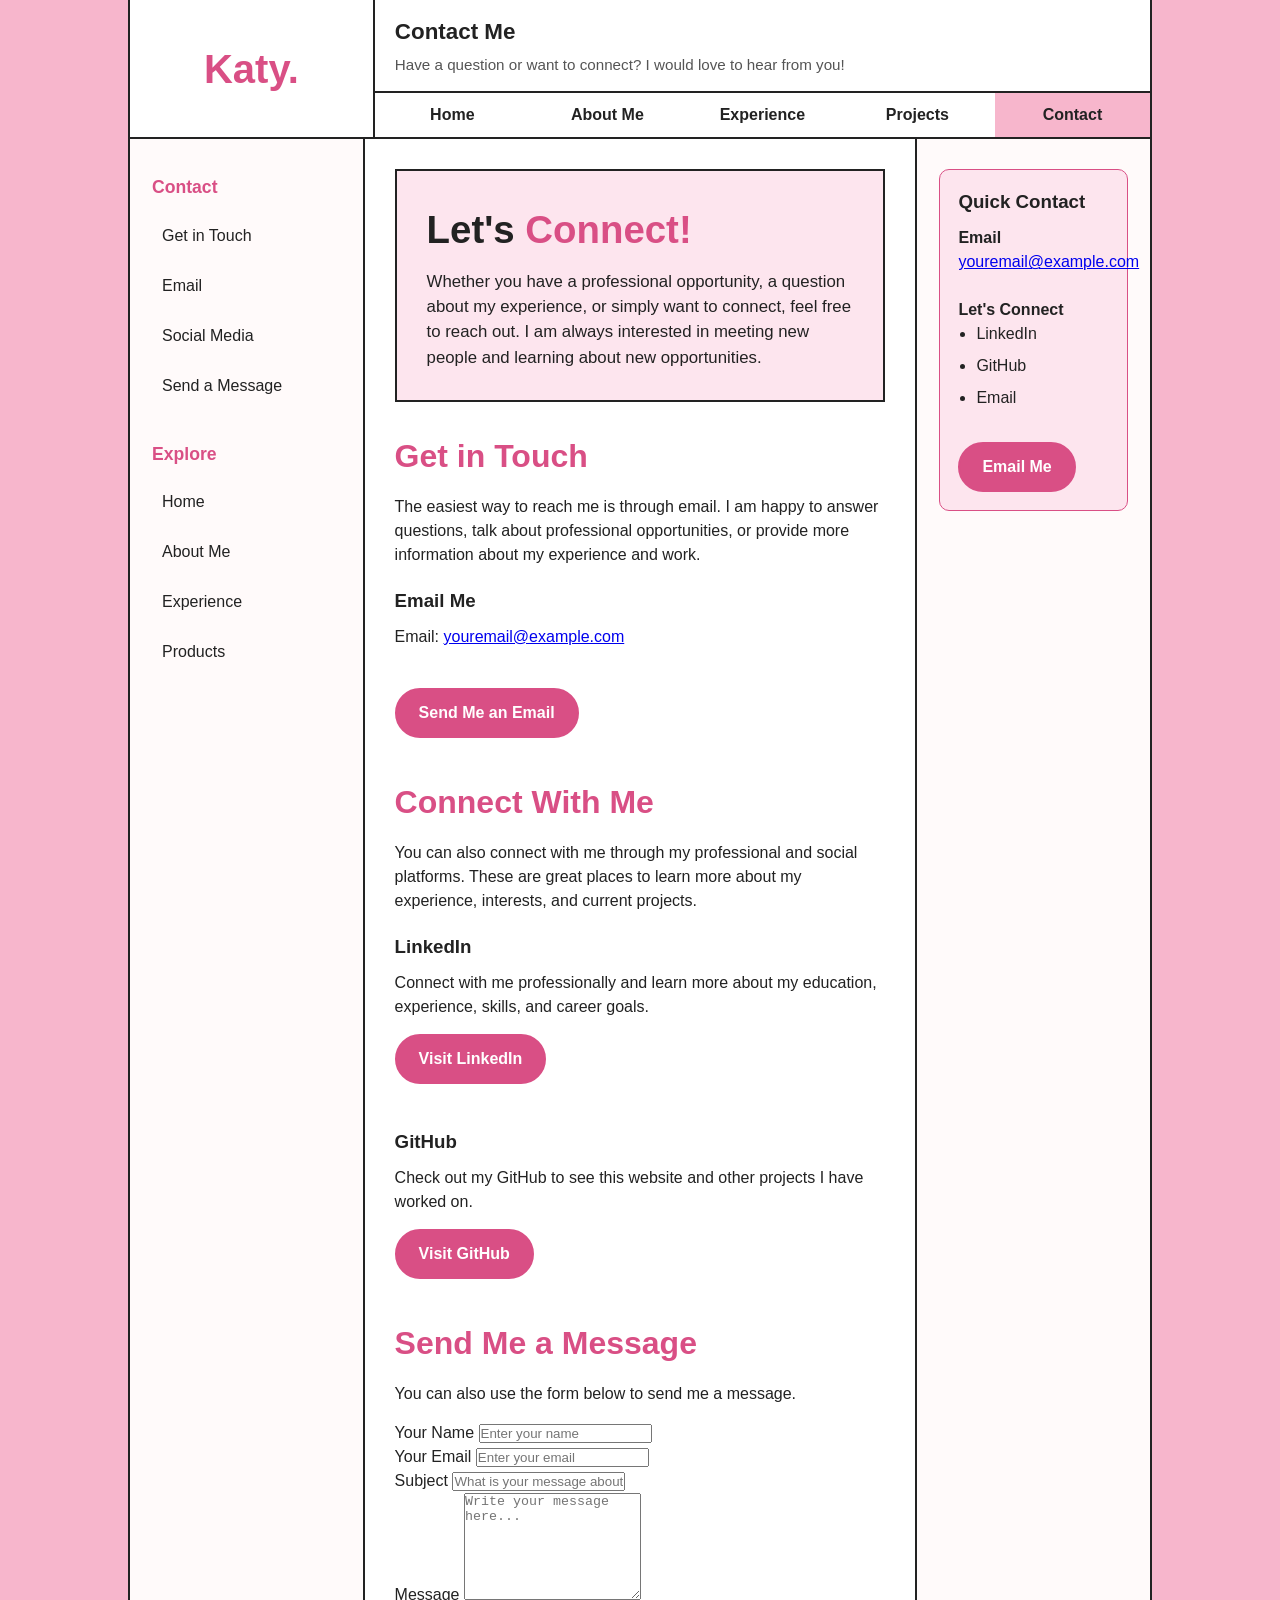
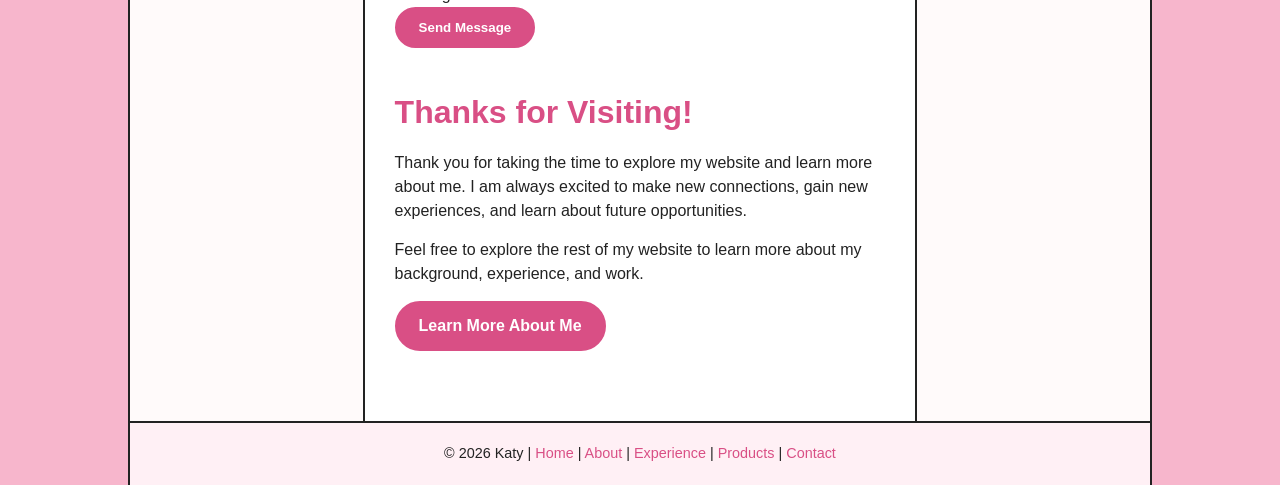
==== contact.html @ bee254ed "Create contact.html" ====
<!DOCTYPE html>
<html lang="en">

<head>
    <meta charset="UTF-8">

    <meta
        name="viewport"
        content="width=device-width, initial-scale=1.0"
    >

    <title>Contact | Katy</title>

    <!-- Shared CSS -->
    <link
        rel="stylesheet"
        href="style.css"
    >
</head>


<body>

<div class="site-wrapper">


    <!-- =====================================
         HEADER
    ====================================== -->

    <header class="site-header">


        <!-- LOGO AREA -->

        <div class="logo-area">

            <a href="index.html">
                Katy.
            </a>

            <!-- Mobile Menu Button -->

            <button
                class="menu-toggle"
                id="menu-toggle"
                aria-label="Open navigation menu"
            >
                ☰
            </button>

        </div>



        <!-- HEADER RIGHT -->

        <div class="header-right">


            <div class="header-info">

                <div>

                    <h1>
                        Contact Me
                    </h1>

                    <p>
                        Have a question or want to connect?
                        I would love to hear from you!
                    </p>

                </div>

            </div>



            <!--
                NAVIGATION IS CREATED
                AUTOMATICALLY BY navigation.js
            -->

            <nav
                class="primary-nav"
                id="primary-navigation"
                aria-label="Primary navigation"
            >
            </nav>


        </div>


    </header>



    <!-- =====================================
         MAIN PAGE LAYOUT
    ====================================== -->

    <div class="page-layout">


        <!-- =================================
             LEFT SIDEBAR
        ================================== -->

        <aside class="left-sidebar">

            <h2>
                Contact
            </h2>


            <ul class="side-nav">

                <li>
                    <a href="#contact">
                        Get in Touch
                    </a>
                </li>

                <li>
                    <a href="#email">
                        Email
                    </a>
                </li>

                <li>
                    <a href="#socials">
                        Social Media
                    </a>
                </li>

                <li>
                    <a href="#message">
                        Send a Message
                    </a>
                </li>

            </ul>



            <h2>
                Explore
            </h2>


            <ul class="side-nav">

                <li>
                    <a href="index.html">
                        Home
                    </a>
                </li>

                <li>
                    <a href="about.html">
                        About Me
                    </a>
                </li>

                <li>
                    <a href="experience.html">
                        Experience
                    </a>
                </li>

                <li>
                    <a href="products.html">
                        Products
                    </a>
                </li>

            </ul>

        </aside>



        <!-- =================================
             MAIN CONTENT
        ================================== -->

        <main class="main-content">


            <!-- HERO -->

            <section
                class="hero"
                id="contact"
            >

                <h1>
                    Let's
                    <span>Connect!</span>
                </h1>

                <p>
                    Whether you have a professional
                    opportunity, a question about my
                    experience, or simply want to connect,
                    feel free to reach out. I am always
                    interested in meeting new people and
                    learning about new opportunities.
                </p>

            </section>



            <!-- =================================
                 GET IN TOUCH
            ================================== -->

            <section
                class="content-section"
                id="email"
            >

                <h2>
                    Get in Touch
                </h2>

                <p>
                    The easiest way to reach me is through
                    email. I am happy to answer questions,
                    talk about professional opportunities,
                    or provide more information about my
                    experience and work.
                </p>


                <h3>
                    Email Me
                </h3>

                <p>
                    Email:
                    <a href="mailto:youremail@example.com">
                        youremail@example.com
                    </a>
                </p>


                <br>


                <a
                    href="mailto:youremail@example.com"
                    class="button"
                >
                    Send Me an Email
                </a>

            </section>



            <!-- =================================
                 SOCIAL MEDIA
            ================================== -->

            <section
                class="content-section"
                id="socials"
            >

                <h2>
                    Connect With Me
                </h2>

                <p>
                    You can also connect with me through
                    my professional and social platforms.
                    These are great places to learn more
                    about my experience, interests, and
                    current projects.
                </p>


                <h3>
                    LinkedIn
                </h3>

                <p>
                    Connect with me professionally and
                    learn more about my education,
                    experience, skills, and career goals.
                </p>

                <a
                    href="https://www.linkedin.com/"
                    target="_blank"
                    rel="noopener noreferrer"
                    class="button"
                >
                    Visit LinkedIn
                </a>


                <br><br>


                <h3>
                    GitHub
                </h3>

                <p>
                    Check out my GitHub to see this
                    website and other projects I have
                    worked on.
                </p>

                <a
                    href="https://github.com/"
                    target="_blank"
                    rel="noopener noreferrer"
                    class="button"
                >
                    Visit GitHub
                </a>

            </section>



            <!-- =================================
                 CONTACT FORM
            ================================== -->

            <section
                class="content-section"
                id="message"
            >

                <h2>
                    Send Me a Message
                </h2>

                <p>
                    You can also use the form below to
                    send me a message.
                </p>


                <form
                    class="contact-form"
                    action="#"
                    method="post"
                >


                    <!-- NAME -->

                    <div class="form-group">

                        <label for="name">
                            Your Name
                        </label>

                        <input
                            type="text"
                            id="name"
                            name="name"
                            placeholder="Enter your name"
                            required
                        >

                    </div>



                    <!-- EMAIL -->

                    <div class="form-group">

                        <label for="email-address">
                            Your Email
                        </label>

                        <input
                            type="email"
                            id="email-address"
                            name="email"
                            placeholder="Enter your email"
                            required
                        >

                    </div>



                    <!-- SUBJECT -->

                    <div class="form-group">

                        <label for="subject">
                            Subject
                        </label>

                        <input
                            type="text"
                            id="subject"
                            name="subject"
                            placeholder="What is your message about?"
                            required
                        >

                    </div>



                    <!-- MESSAGE -->

                    <div class="form-group">

                        <label for="message-box">
                            Message
                        </label>

                        <textarea
                            id="message-box"
                            name="message"
                            rows="7"
                            placeholder="Write your message here..."
                            required
                        ></textarea>

                    </div>



                    <!-- SUBMIT -->

                    <button
                        type="submit"
                        class="button"
                    >
                        Send Message
                    </button>


                </form>

            </section>



            <!-- =================================
                 THANK YOU SECTION
            ================================== -->

            <section class="content-section">

                <h2>
                    Thanks for Visiting!
                </h2>

                <p>
                    Thank you for taking the time to
                    explore my website and learn more
                    about me. I am always excited to
                    make new connections, gain new
                    experiences, and learn about future
                    opportunities.
                </p>

                <p>
                    Feel free to explore the rest of my
                    website to learn more about my
                    background, experience, and work.
                </p>


                <a
                    href="about.html"
                    class="button"
                >
                    Learn More About Me
                </a>

            </section>


        </main>



        <!-- =================================
             RIGHT SIDEBAR
        ================================== -->

        <aside class="right-sidebar">


            <div class="sticky-box">

                <h3>
                    Quick Contact
                </h3>


                <p>
                    <strong>Email</strong>
                </p>

                <p>
                    <a href="mailto:youremail@example.com">
                        youremail@example.com
                    </a>
                </p>


                <br>


                <p>
                    <strong>Let's Connect</strong>
                </p>


                <ul>

                    <li>
                        LinkedIn
                    </li>

                    <li>
                        GitHub
                    </li>

                    <li>
                        Email
                    </li>

                </ul>


                <br>


                <a
                    href="mailto:youremail@example.com"
                    class="button"
                >
                    Email Me
                </a>

            </div>


        </aside>


    </div>



    <!-- =====================================
         FOOTER
    ====================================== -->

    <footer class="site-footer">

        <p>

            &copy;
            <span id="current-year"></span>
            Katy

            |

            <a href="index.html">
                Home
            </a>

            |

            <a href="about.html">
                About
            </a>

            |

            <a href="experience.html">
                Experience
            </a>

            |

            <a href="products.html">
                Products
            </a>

            |

            <a href="contact.html">
                Contact
            </a>

        </p>

    </footer>


</div>



<!-- =====================================
     SHARED NAVIGATION JAVASCRIPT
====================================== -->

<script src="navigation.js"></script>


<!-- Automatically updates copyright year -->

<script>

    document.getElementById(
        "current-year"
    ).textContent =
        new Date().getFullYear();

</script>


</body>

</html>
---- style.css ----
/* =========================================
   GLOBAL RESET
========================================= */

* {
    margin: 0;
    padding: 0;
    box-sizing: border-box;
}

html {
    scroll-behavior: smooth;
}

body {
    font-family: Arial, Helvetica, sans-serif;

    /* Pink background visible around website */
    background-color: #f7b6cc;

    color: #222;
    line-height: 1.5;
}


/* =========================================
   MAIN WEBSITE WRAPPER
   80% width = 10% background on each side
========================================= */

.site-wrapper {
    width: 80%;
    margin: 0 auto;
    min-height: 100vh;

    background-color: white;

    border-left: 2px solid #222;
    border-right: 2px solid #222;
}


/* =========================================
   HEADER
========================================= */

.site-header {
    display: grid;

    /* logo area + informational area */
    grid-template-columns: 24% 76%;

    min-height: 115px;

    border-bottom: 2px solid #222;
}


/* =========================================
   LOGO
========================================= */

.logo-area {
    display: flex;
    align-items: center;
    justify-content: center;

    padding: 20px;

    border-right: 2px solid #222;
}

.logo-area a {
    font-size: 2.5rem;
    font-weight: bold;

    color: #d94f85;

    text-decoration: none;
}


/* =========================================
   HEADER INFORMATION
========================================= */

.header-right {
    display: flex;
    flex-direction: column;
}

.header-info {
    flex: 1;

    padding: 15px 20px;

    display: flex;
    align-items: center;
}

.header-info h1 {
    font-size: 1.4rem;
    margin-bottom: 5px;
}

.header-info p {
    font-size: 0.95rem;
    color: #555;
}


/* =========================================
   PRIMARY TOP NAVIGATION
========================================= */

.primary-nav {
    border-top: 2px solid #222;
}

.primary-nav ul {
    display: flex;

    justify-content: center;
    align-items: center;

    list-style: none;
}

.primary-nav li {
    flex: 1;
    text-align: center;
}

.primary-nav a {
    display: block;

    padding: 10px 15px;

    color: #222;
    text-decoration: none;

    font-weight: bold;

    transition: 0.2s ease;
}

.primary-nav a:hover,
.primary-nav a.active {
    background-color: #f7b6cc;
}


/* =========================================
   OPTIONAL SECONDARY TOP NAVIGATION
========================================= */

.secondary-top-nav {
    border-top: 1px solid #222;

    background-color: #fff0f5;
}

.secondary-top-nav ul {
    display: flex;
    justify-content: center;

    list-style: none;
}

.secondary-top-nav a {
    display: block;

    padding: 7px 18px;

    text-decoration: none;

    color: #555;

    font-size: 0.9rem;
}

.secondary-top-nav a:hover {
    color: #d94f85;
}


/* =========================================
   MAIN PAGE GRID
========================================= */

.page-layout {
    display: grid;

    /*
        Left Navigation
        Main Content
        Right Sidebar
    */

    grid-template-columns: 23% 54% 23%;

    min-height: 600px;
}


/* =========================================
   LEFT SIDEBAR NAVIGATION
========================================= */

.left-sidebar {
    padding: 35px 22px;

    border-right: 2px solid #222;

    background-color: #fffafa;
}

.left-sidebar h2 {
    font-size: 1.1rem;

    margin-bottom: 15px;

    color: #d94f85;
}

.side-nav {
    list-style: none;

    margin-bottom: 35px;
}

.side-nav li {
    margin-bottom: 10px;
}

.side-nav a {
    display: block;

    padding: 8px 10px;

    text-decoration: none;

    color: #222;

    border-radius: 6px;

    transition: 0.2s ease;
}

.side-nav a:hover,
.side-nav a.active {
    background-color: #f7b6cc;
}


/* =========================================
   MAIN CONTENT
========================================= */

.main-content {
    padding: 30px;
}


/* =========================================
   HERO AREA
========================================= */

.hero {
    width: 100%;

    min-height: 230px;

    margin-bottom: 30px;

    padding: 30px;

    display: flex;
    flex-direction: column;

    justify-content: center;

    background-color: #fde5ee;

    border: 2px solid #222;
}

.hero h1 {
    font-size: 2.4rem;

    margin-bottom: 10px;
}

.hero h1 span {
    color: #d94f85;
}

.hero p {
    font-size: 1.05rem;

    max-width: 600px;
}


/* =========================================
   CONTENT AREA
========================================= */

.content-section {
    margin-bottom: 40px;
}

.content-section h2 {
    font-size: 2rem;

    margin-bottom: 15px;

    color: #d94f85;
}

.content-section h3 {
    margin-top: 20px;
    margin-bottom: 10px;
}

.content-section p {
    margin-bottom: 15px;
}


/* =========================================
   RIGHT SIDEBAR
========================================= */

.right-sidebar {
    padding: 30px 22px;

    border-left: 2px solid #222;

    background-color: #fffafa;
}

.right-sidebar h2 {
    margin-bottom: 15px;

    font-size: 1.15rem;

    color: #d94f85;
}


/* Sticky content like the example layout */

.sticky-box {
    position: sticky;

    top: 20px;

    padding: 18px;

    background-color: #fde5ee;

    border: 1px solid #d94f85;

    border-radius: 10px;
}

.sticky-box h3 {
    margin-bottom: 10px;
}

.sticky-box ul {
    padding-left: 18px;
}

.sticky-box li {
    margin-bottom: 8px;
}


/* =========================================
   BUTTONS
========================================= */

.button {
    display: inline-block;

    padding: 11px 22px;

    background-color: #d94f85;

    color: white;

    text-decoration: none;

    border-radius: 25px;

    font-weight: bold;

    border: 2px solid #d94f85;

    transition: 0.2s ease;
}

.button:hover {
    background-color: white;

    color: #d94f85;
}


/* =========================================
   FOOTER
========================================= */

.site-footer {
    border-top: 2px solid #222;

    padding: 20px 30px;

    text-align: center;

    background-color: #fff0f5;

    font-size: 0.9rem;
}

.site-footer a {
    color: #d94f85;

    text-decoration: none;
}

.site-footer a:hover {
    text-decoration: underline;
}


/* =========================================
   MOBILE NAV BUTTON
========================================= */

.menu-toggle {
    display: none;

    border: none;

    background: transparent;

    font-size: 1.8rem;

    cursor: pointer;

    color: #d94f85;
}


/* =========================================
   RESPONSIVE TABLET
========================================= */

@media (max-width: 1000px) {

    .site-wrapper {
        width: 90%;
    }

    .page-layout {
        grid-template-columns: 25% 75%;
    }

    .right-sidebar {
        grid-column: 1 / -1;

        border-left: none;

        border-top: 2px solid #222;
    }

}


/* =========================================
   RESPONSIVE MOBILE
========================================= */

@media (max-width: 700px) {

    body {
        background-color: white;
    }

    .site-wrapper {
        width: 100%;

        border: none;
    }


    /* Header stacks */

    .site-header {
        grid-template-columns: 1fr;
    }

    .logo-area {
        border-right: none;

        border-bottom: 2px solid #222;

        justify-content: space-between;
    }


    /* Show mobile menu button */

    .menu-toggle {
        display: block;
    }


    /* Hide navigation until clicked */

    .primary-nav {
        display: none;
    }

    .primary-nav.show {
        display: block;
    }

    .primary-nav ul {
        flex-direction: column;
    }

    .primary-nav li {
        width: 100%;
    }


    /* Hide optional navigation */

    .secondary-top-nav {
        display: none;
    }


    /* Main page stacks */

    .page-layout {
        grid-template-columns: 1fr;
    }

    .left-sidebar {
        border-right: none;

        border-bottom: 2px solid #222;
    }

    .right-sidebar {
        border-left: none;

        border-top: 2px solid #222;
    }


    .main-content {
        padding: 20px;
    }


    .hero h1 {
        font-size: 2rem;
    }

}
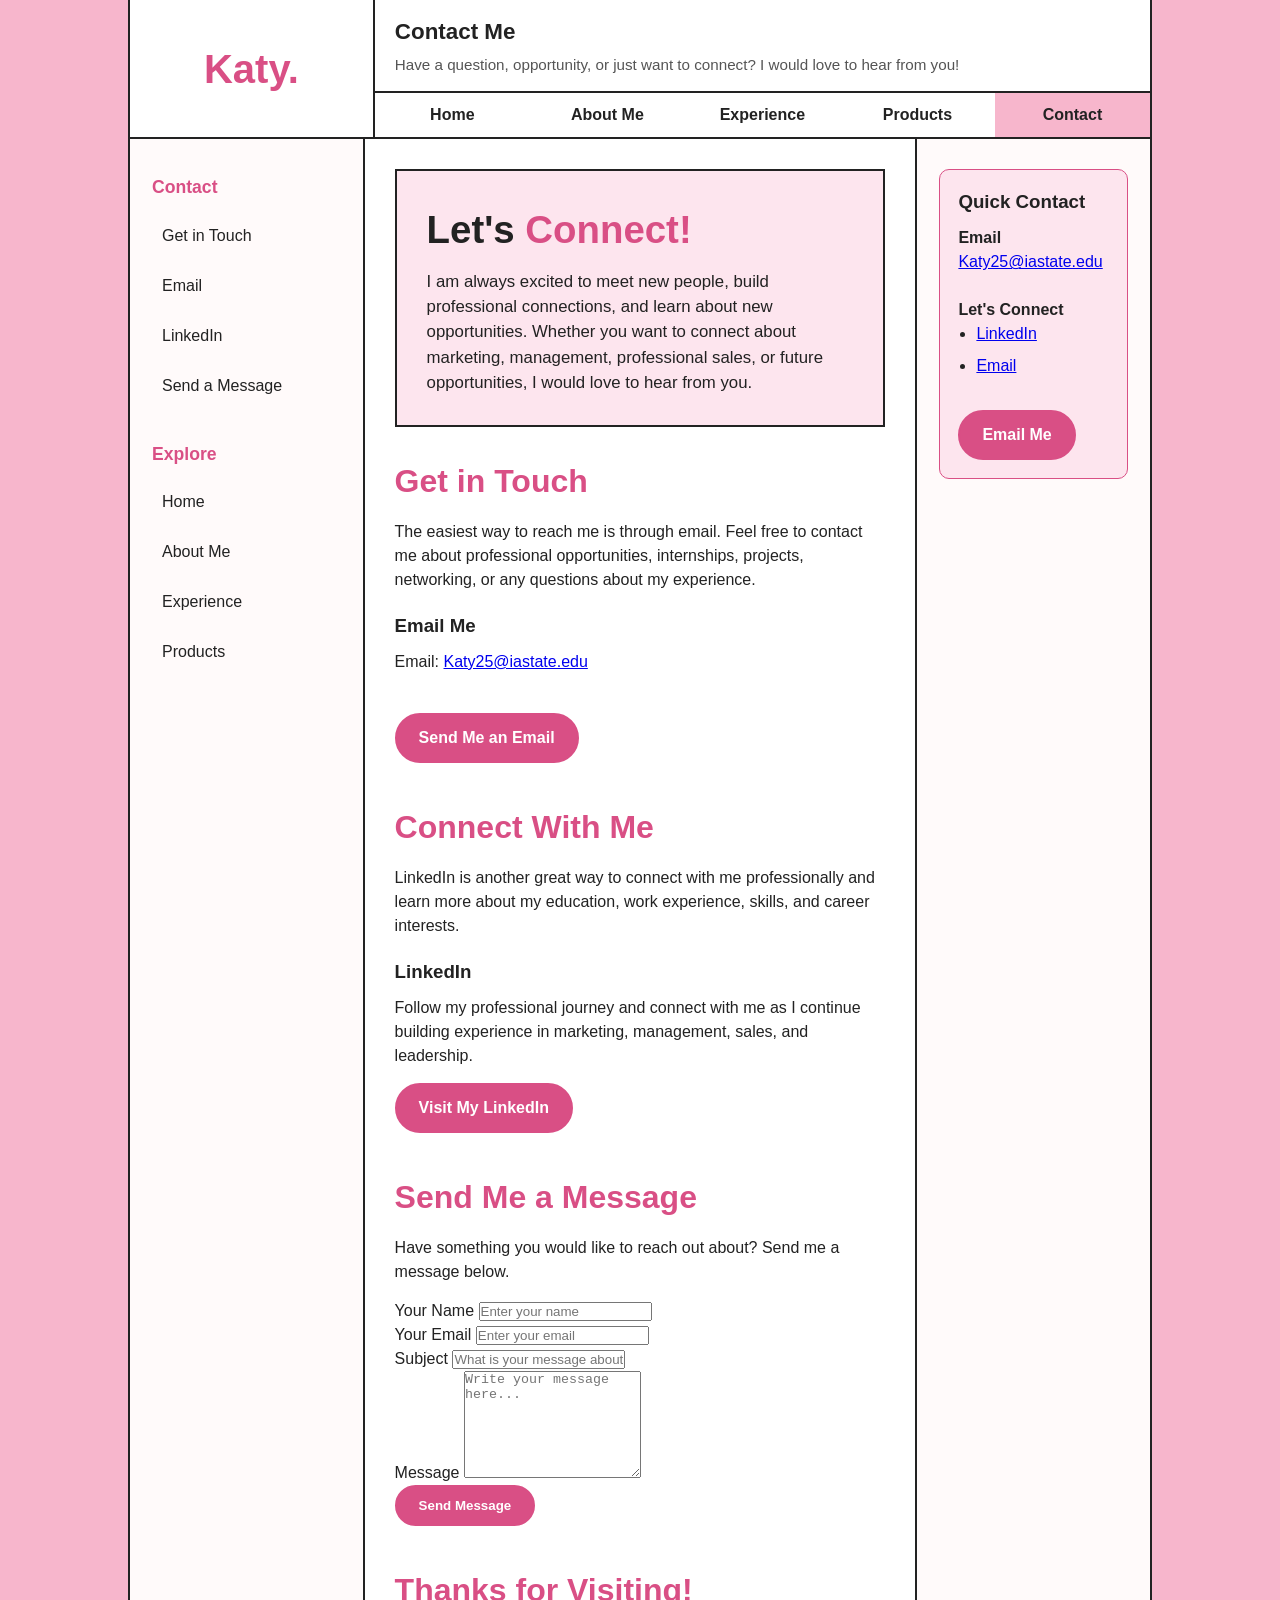
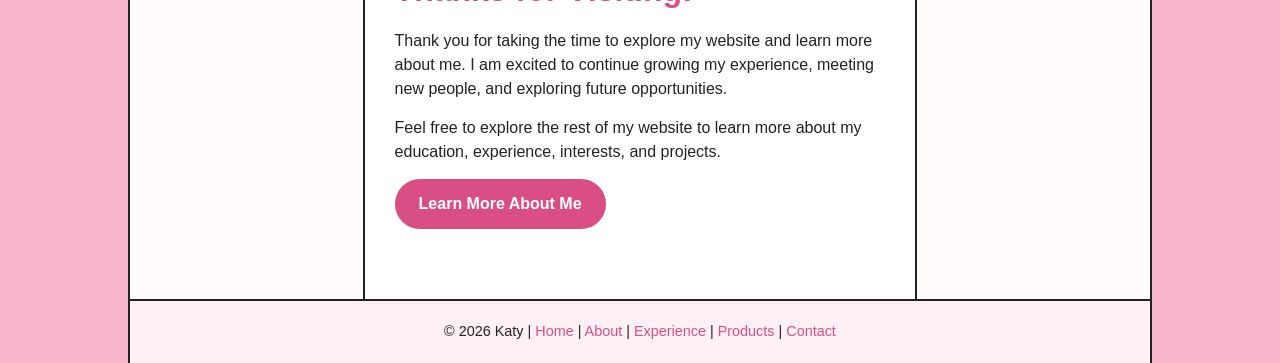
==== commit d3acdd94: "Update contact.html" ====
--- a/contact.html
+++ b/contact.html
@@ -67,7 +67,8 @@
                     </h1>
 
                     <p>
-                        Have a question or want to connect?
+                        Have a question, opportunity,
+                        or just want to connect?
                         I would love to hear from you!
                     </p>
 
@@ -131,7 +132,7 @@
 
                 <li>
                     <a href="#socials">
-                        Social Media
+                        LinkedIn
                     </a>
                 </li>
 
@@ -202,12 +203,12 @@
                 </h1>
 
                 <p>
-                    Whether you have a professional
-                    opportunity, a question about my
-                    experience, or simply want to connect,
-                    feel free to reach out. I am always
-                    interested in meeting new people and
-                    learning about new opportunities.
+                    I am always excited to meet new people,
+                    build professional connections, and learn
+                    about new opportunities. Whether you want
+                    to connect about marketing, management,
+                    professional sales, or future opportunities,
+                    I would love to hear from you.
                 </p>
 
             </section>
@@ -229,10 +230,10 @@
 
                 <p>
                     The easiest way to reach me is through
-                    email. I am happy to answer questions,
-                    talk about professional opportunities,
-                    or provide more information about my
-                    experience and work.
+                    email. Feel free to contact me about
+                    professional opportunities, internships,
+                    projects, networking, or any questions
+                    about my experience.
                 </p>
 
 
@@ -242,8 +243,8 @@
 
                 <p>
                     Email:
-                    <a href="mailto:youremail@example.com">
-                        youremail@example.com
+                    <a href="mailto:Katy25@iastate.edu">
+                        Katy25@iastate.edu
                     </a>
                 </p>
 
@@ -252,7 +253,7 @@
 
 
                 <a
-                    href="mailto:youremail@example.com"
+                    href="mailto:Katy25@iastate.edu"
                     class="button"
                 >
                     Send Me an Email
@@ -263,7 +264,7 @@
 
 
             <!-- =================================
-                 SOCIAL MEDIA
+                 LINKEDIN
             ================================== -->
 
             <section
@@ -276,11 +277,10 @@
                 </h2>
 
                 <p>
-                    You can also connect with me through
-                    my professional and social platforms.
-                    These are great places to learn more
-                    about my experience, interests, and
-                    current projects.
+                    LinkedIn is another great way to connect
+                    with me professionally and learn more
+                    about my education, work experience,
+                    skills, and career interests.
                 </p>
 
 
@@ -289,41 +289,19 @@
                 </h3>
 
                 <p>
-                    Connect with me professionally and
-                    learn more about my education,
-                    experience, skills, and career goals.
+                    Follow my professional journey and
+                    connect with me as I continue building
+                    experience in marketing, management,
+                    sales, and leadership.
                 </p>
 
                 <a
-                    href="https://www.linkedin.com/"
+                    href="https://www.linkedin.com/in/kathryn-nelson-6894b13a9/"
                     target="_blank"
                     rel="noopener noreferrer"
                     class="button"
                 >
-                    Visit LinkedIn
-                </a>
-
-
-                <br><br>
-
-
-                <h3>
-                    GitHub
-                </h3>
-
-                <p>
-                    Check out my GitHub to see this
-                    website and other projects I have
-                    worked on.
-                </p>
-
-                <a
-                    href="https://github.com/"
-                    target="_blank"
-                    rel="noopener noreferrer"
-                    class="button"
-                >
-                    Visit GitHub
+                    Visit My LinkedIn
                 </a>
 
             </section>
@@ -344,8 +322,9 @@
                 </h2>
 
                 <p>
-                    You can also use the form below to
-                    send me a message.
+                    Have something you would like to
+                    reach out about? Send me a message
+                    below.
                 </p>
 
 
@@ -463,18 +442,18 @@
                 </h2>
 
                 <p>
-                    Thank you for taking the time to
-                    explore my website and learn more
-                    about me. I am always excited to
-                    make new connections, gain new
-                    experiences, and learn about future
-                    opportunities.
+                    Thank you for taking the time to explore
+                    my website and learn more about me.
+                    I am excited to continue growing my
+                    experience, meeting new people, and
+                    exploring future opportunities.
                 </p>
 
                 <p>
                     Feel free to explore the rest of my
                     website to learn more about my
-                    background, experience, and work.
+                    education, experience, interests,
+                    and projects.
                 </p>
 
 
@@ -511,8 +490,8 @@
                 </p>
 
                 <p>
-                    <a href="mailto:youremail@example.com">
-                        youremail@example.com
+                    <a href="mailto:Katy25@iastate.edu">
+                        Katy25@iastate.edu
                     </a>
                 </p>
 
@@ -528,17 +507,21 @@
                 <ul>
 
                     <li>
-                        LinkedIn
+                        <a
+                            href="https://www.linkedin.com/in/kathryn-nelson-6894b13a9/"
+                            target="_blank"
+                            rel="noopener noreferrer"
+                        >
+                            LinkedIn
+                        </a>
                     </li>
 
                     <li>
-                        GitHub
+                        <a href="mailto:Katy25@iastate.edu">
+                            Email
+                        </a>
                     </li>
 
-                    <li>
-                        Email
-                    </li>
-
                 </ul>
 
 
@@ -546,7 +529,7 @@
 
 
                 <a
-                    href="mailto:youremail@example.com"
+                    href="mailto:Katy25@iastate.edu"
                     class="button"
                 >
                     Email Me
--- a/style.css
+++ b/style.css
@@ -574,3 +574,68 @@
     }
 
 }
+/* ========================================
+   MARKETING POLL
+======================================== */
+
+.marketing-poll {
+    width: 100%;
+    padding: 60px 40px;
+    text-align: center;
+    box-sizing: border-box;
+}
+
+.poll-heading {
+    max-width: 750px;
+    margin: 0 auto 35px auto;
+}
+
+.poll-label {
+    font-size: 14px;
+    font-weight: bold;
+    letter-spacing: 3px;
+    text-transform: uppercase;
+    margin-bottom: 10px;
+}
+
+.poll-heading h2 {
+    font-size: 38px;
+    margin: 0 0 15px 0;
+}
+
+.poll-description {
+    font-size: 16px;
+    line-height: 1.7;
+    margin: 0 auto;
+}
+
+.google-form-container {
+    width: 90%;
+    max-width: 850px;
+    margin: 0 auto;
+    overflow: hidden;
+    border-radius: 15px;
+}
+
+.google-form-container iframe {
+    display: block;
+    width: 100%;
+    min-height: 750px;
+    border: none;
+}
+
+/* MOBILE */
+@media screen and (max-width: 768px) {
+
+    .marketing-poll {
+        padding: 40px 20px;
+    }
+
+    .poll-heading h2 {
+        font-size: 30px;
+    }
+
+    .google-form-container {
+        width: 100%;
+    }
+}
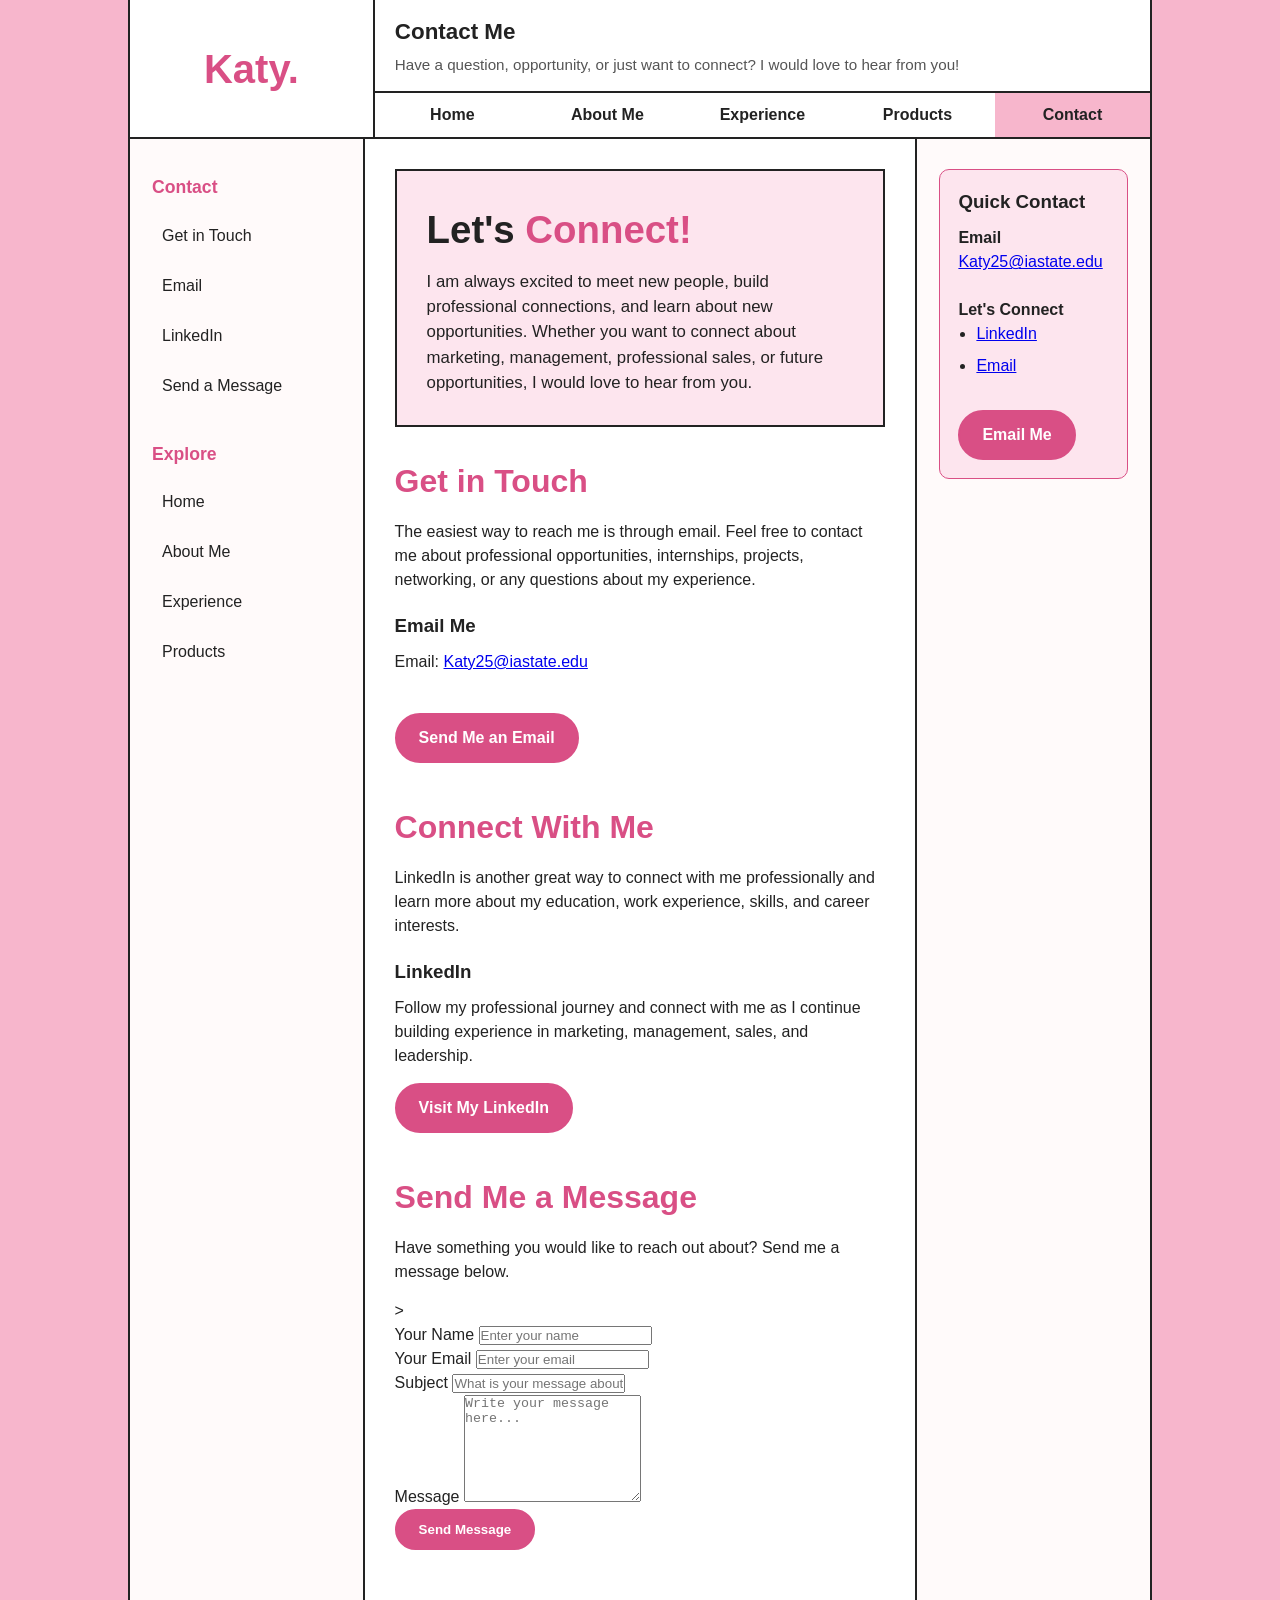
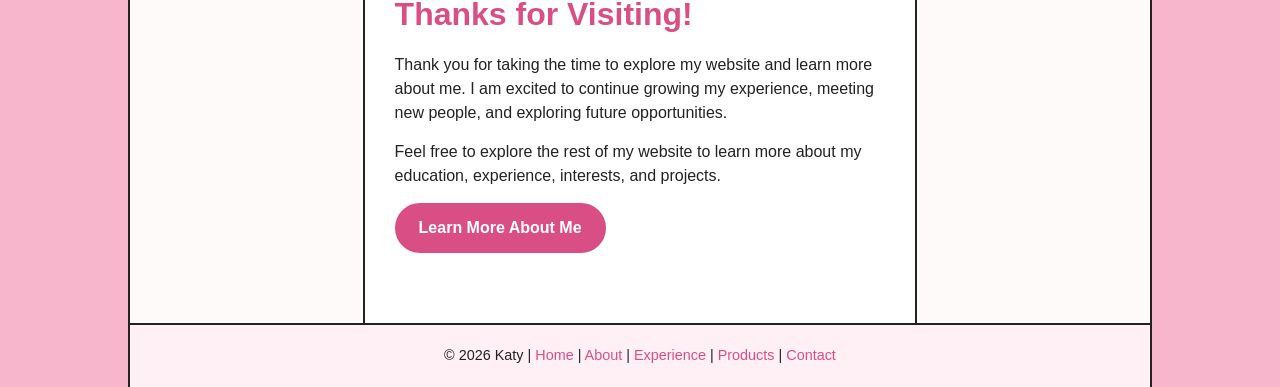
==== commit edea0016: "Update contact.html" ====
--- a/contact.html
+++ b/contact.html
@@ -329,9 +329,10 @@
 
 
                 <form
-                    class="contact-form"
-                    action="#"
-                    method="post"
+                    <form
+    class="contact-form"
+    id="contact-form"
+>
                 >
 
 
